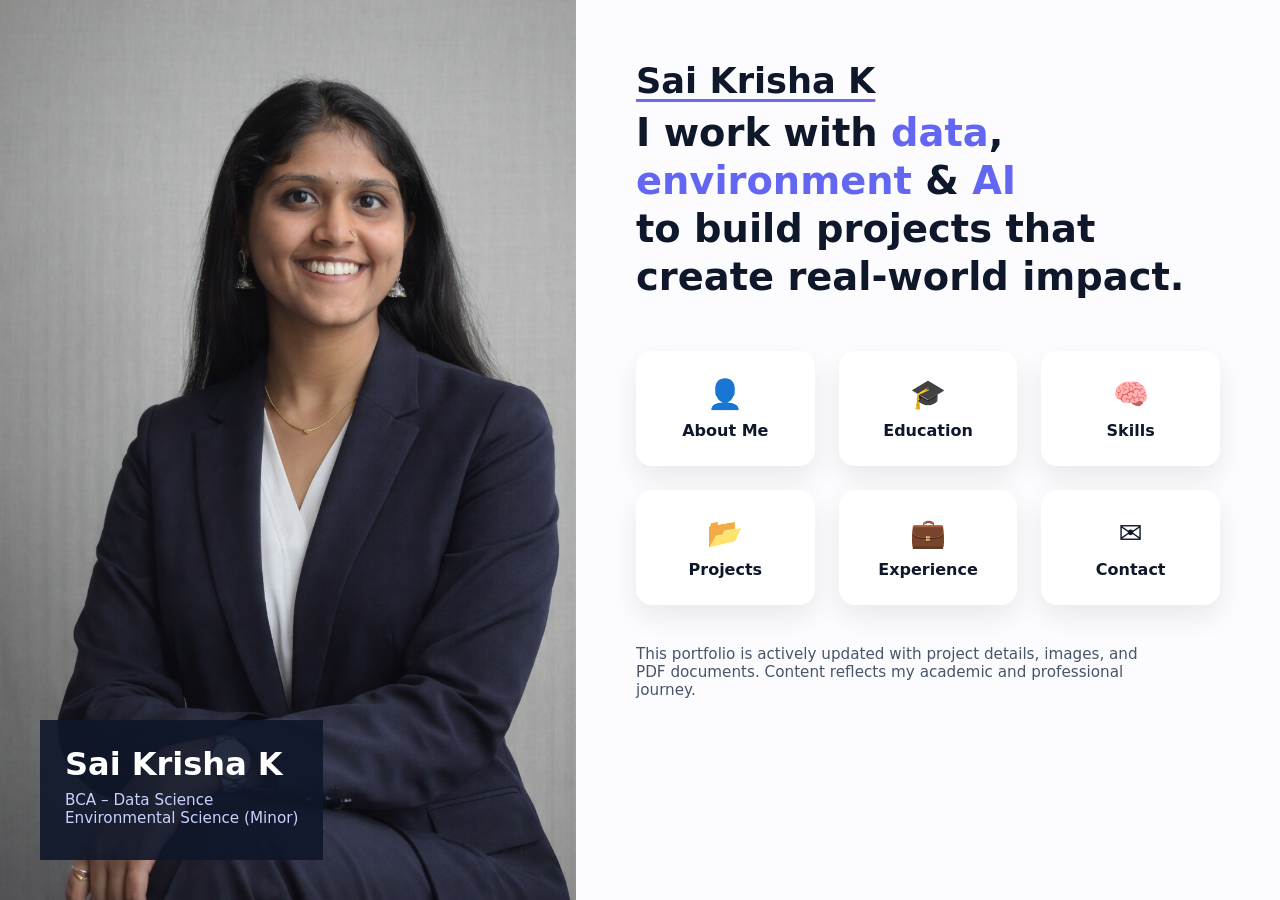
==== index.html @ cfeb172b "Initial portfolio commit" ====
<!DOCTYPE html>
<html lang="en">
<head>
  <meta charset="UTF-8">
  <title>Sai Krisha K | Portfolio</title>
  <link rel="stylesheet" href="style.css">
</head>
<body>

<div class="landing">

  <!-- LEFT IMAGE SECTION -->
  <section class="image-section">
    <img src="assets/images/profile.png" alt="Sai Krisha K">

    <!-- NAME BADGE -->
    <div class="name-box">
      <h1>Sai Krisha K</h1>
      <p>BCA – Data Science<br>Environmental Science (Minor)</p>
      
    </div>
  </section>

  <!-- RIGHT CONTENT SECTION -->
  <section class="content-section">

    <div class="intro-block">
  <h1 class="intro-name">Sai Krisha K</h1>
    <!-- MAIN STATEMENT -->
    <h2 class="headline">
      I work with <span>data</span>, <span>environment</span> & <span>AI</span><br>
      to build projects that create <strong>real-world impact</strong>.
    </h2>

    <!-- ICON NAVIGATION -->
    <div class="icon-grid">

      <a href="about.html" class="icon-card">
        <div class="icon">👤</div>
        <span>About Me</span>
      </a>

      <a href="education.html" class="icon-card">
        <div class="icon">🎓</div>
        <span>Education</span>
      </a>

      <a href="skills.html" class="icon-card">
        <div class="icon">🧠</div>
        <span>Skills</span>
      </a>

      <a href="projects.html" class="icon-card">
        <div class="icon">📂</div>
        <span>Projects</span>
      </a>

      <a href="experience.html" class="icon-card">
        <div class="icon">💼</div>
        <span>Experience</span>
      </a>

      <a href="contact.html" class="icon-card">
        <div class="icon">✉️</div>
        <span>Contact</span>
      </a>

    </div>

    <!-- UPDATE NOTE -->
    <p class="update-note">
      This portfolio is actively updated with project details, images,
      and PDF documents. Content reflects my academic and professional journey.
    </p>

  </section>

</div>

</body>
</html>
---- style.css ----
/* ================= GLOBAL RESET ================= */
* {
  margin: 0;
  padding: 0;
  box-sizing: border-box;
  font-family: "Inter", system-ui, sans-serif;
}

body {
  min-height: 100vh;
  background: #f9f9ff;
  color: #0f172a;
}

/* ================= LANDING PAGE ================= */
.landing {
  display: grid;
  grid-template-columns: 45% 55%;
  min-height: 100vh;
  width: 100%;
}

/* ================= LEFT IMAGE ================= */
.image-section {
  position: relative;
  height: 100vh;
  overflow: hidden;
}

.image-section img {
  width: 100%;          /* ✅ FIXED GAP */
  height: 100%;
  object-fit: cover;
  display: block;
}

/* ================= NAME BOX ================= */
.name-box {
  position: absolute;
  bottom: 40px;
  left: 40px;
  background: rgba(15, 23, 42, 0.9);
  color: #ffffff;
  padding: 25px;
  max-width: 320px;
}

.name-box h1 {
  font-size: 2rem;
  margin-bottom: 8px;
}

.name-box p {
  color: #c7d2fe;
  font-size: 0.95rem;
  margin-bottom: 8px;
}

.name-box span {
  font-size: 0.85rem;
  opacity: 0.85;
}

/* ================= RIGHT CONTENT ================= */
.content-section {
  position: relative;
  height: 100vh;
  padding: 60px;
  overflow: hidden;

  background-image: url("https://media.easy-peasy.ai/27feb2bb-aeb4-4a83-9fb6-8f3f2a15885e/62732a7b-7e11-4e97-9c12-71aa59653716_medium.webp");
  background-size: cover;
  background-position: center;
}

/* blurred background */
.content-section::before {
  content: "";
  position: absolute;
  inset: 0;
  background: inherit;
  filter: blur(3px);
  transform: scale(1.08);
  z-index: 0;
}

/* glass overlay */
.content-section::after {
  content: "";
  position: absolute;
  inset: 0;
  background: rgba(255, 255, 255, 0.6);
  z-index: 0;
}

/* content above blur */
.content-section > * {
  position: relative;
  z-index: 1;
}

/* ================= INTRO ================= */
.intro-block {
  margin-bottom: 40px;
}

.intro-name {
  font-size: 2.2rem;
  font-weight: 700;
  margin-bottom: 8px;
}

.intro-name {
  text-decoration: underline;
  text-decoration-thickness: 3px;
  text-underline-offset: 6px;
  text-decoration-color: #6f66f1;
}
/* ================= HEADLINE ================= */
.headline {
  font-size: 2.4rem;
  line-height: 1.25;
  margin-bottom: 50px;
}

.headline span {
  color: #6366f1;
}

/* ================= ICON GRID ================= */
.icon-grid {
  display: grid;
  grid-template-columns: repeat(3, 1fr);
  gap: 24px;
  margin-bottom: 40px;
}

.icon-card {
  background: #ffffff;
  padding: 26px 20px;
  border-radius: 16px;
  text-align: center;
  text-decoration: none;
  color: #0f172a;
  box-shadow: 0 12px 28px rgba(0, 0, 0, 0.08);
  transition: transform 0.3s ease, box-shadow 0.3s ease;
}

.icon-card:hover {
  transform: translateY(-6px);
  box-shadow: 0 22px 45px rgba(0, 0, 0, 0.14);
}

.icon {
  font-size: 1.8rem;
  margin-bottom: 10px;
}

.icon-card span {
  font-weight: 600;
}

.resume-btn {
  display: inline-block;
  margin-top: 12px;
  padding: 10px 18px;
  border-radius: 999px;
  text-decoration: none;
  font-weight: 600;
  font-size: 0.95rem;

  color: #0f172a;
  background: linear-gradient(135deg, #6366f1, #22c55e);

  transition: transform 0.25s ease, box-shadow 0.25s ease;
}

.resume-btn:hover {
  transform: translateY(-2px);
  box-shadow: 0 12px 30px rgba(99, 102, 241, 0.45);
}

/* ================= UPDATE NOTE ================= */
.update-note {
  max-width: 520px;
  font-size: 0.95rem;
  color: #475569;
}

/* ================= RESPONSIVE ================= */
@media (max-width: 900px) {
  .landing {
    grid-template-columns: 1fr;
  }

  .image-section {
    height: 55vh;
  }

  .content-section {
    height: auto;
    padding: 40px 24px;
  }

  .icon-grid {
    grid-template-columns: repeat(2, 1fr);
  }
}

@media (max-width: 520px) {
  .icon-grid {
    grid-template-columns: 1fr;
  }

  .headline {
    font-size: 1.9rem;
  }
}
/* ================= CONTACT PAGE ================= */

.contact-page {
  min-height: 100vh;
  background: radial-gradient(circle at top,
    #0f172a 0%,
    #020617 45%,
    #020617 100%);
  display: flex;
  align-items: center;
  justify-content: center;
  position: relative;
  color: #e5e7eb;
}

/* back link */
.back-link {
  position: absolute;
  top: 40px;
  left: 60px;
  color: #818cf8;
  text-decoration: none;
  font-weight: 600;
}

/* wrapper */
.contact-wrapper {
  width: 70%;
  max-width: 900px;
  display: grid;
  grid-template-columns: repeat(3, 1fr);
  gap: 22px;
}

/* header card */
.main-contact {
  grid-column: 1 / -1;
  padding: 28px 34px;
  border-radius: 22px;
  background: rgba(15, 23, 42, 0.6);
  backdrop-filter: blur(20px);
  border: 1px solid rgba(148, 163, 184, 0.25);
}

.main-contact h1 {
  font-size: 2rem;
  margin-bottom: 6px;
}

.main-contact p {
  color: #cbd5f5;
  font-size: 0.95rem;
}

/* cards */
.contact-card {
  display: flex;
  align-items: center;
  gap: 16px;
  padding: 20px 22px;
  border-radius: 20px;
  background: rgba(15, 23, 42, 0.75);
  backdrop-filter: blur(18px);
  border: 1px solid rgba(148, 163, 184, 0.25);
  box-shadow: 0 18px 40px rgba(0,0,0,0.6);
  transition: transform 0.25s ease;
}

.contact-card:hover {
  transform: translateY(-6px);
}

/* icon */
.contact-icon {
  width: 48px;
  height: 48px;
  border-radius: 50%;
  display: flex;
  align-items: center;
  justify-content: center;
  font-size: 1.3rem;
}

.contact-icon.email { background: #f97316; }
.contact-icon.phone { background: #22c55e; }
.contact-icon.location { background: #38bdf8; }
.contact-icon.github { background: #181717; }
.contact-icon.linkedin { background: #0a66c2; }

/* text */
.contact-info h3 {
  font-size: 0.8rem;
  letter-spacing: 0.08em;
  text-transform: uppercase;
  color: #a5b4fc;
  margin-bottom: 4px;
}

.contact-info p {
  font-size: 0.95rem;
}

/* responsive */
@media (max-width: 900px) {
  .contact-wrapper {
    grid-template-columns: repeat(2, 1fr);
    width: 90%;
  }
}

@media (max-width: 600px) {
  .contact-wrapper {
    grid-template-columns: 1fr;
  }
}
.contact-link {
  display: flex;
  align-items: center;
  gap: 16px;
  text-decoration: none;
  color: inherit;   
}

/* ========== COMMON DETAIL PAGES ========== */

.detail-page {
  min-height: 100vh;
  background: radial-gradient(circle at top, #0f172a, #020617);
  padding: 40px 0 30px;
  color: #e5e7eb;
}

.page-title {
  max-width: 1000px;
  margin: 0 auto 30px;
  padding: 0 20px;
}

.page-title h1 {
  font-size: 2.2rem;
  margin-bottom: 6px;
}

.page-title p {
  color: #94a3b8;
  font-size: 0.95rem;
}

.page-grid {
  max-width: 1000px;
  margin: 40px auto 30px;
  padding: 0 20px;
  display: grid;
  grid-template-columns: repeat(auto-fit, minmax(260px, 1fr));
  gap: 22px;
}

.card {
  background: rgba(15, 23, 42, 0.88);
  border-radius: 18px;
  padding: 22px;
  border: 1px solid rgba(148, 163, 184, 0.25);
  backdrop-filter: blur(14px);
  box-shadow: 0 18px 40px rgba(15, 23, 42, 0.8);
  transition: transform 0.25s ease;
}

.card:hover {
  transform: translateY(-6px);
}

.card h3 {
  margin-bottom: 6px;
  font-size: 1.1rem;
  color: #f8fafc;
}

.card p {
  font-size: 0.95rem;
  color: #cbd5f5;
  line-height: 1.5;
}

.skill-card:hover {
  transform: translateY(-4px);
  box-shadow: 0 10px 30px rgba(0,0,0,0.35);
}
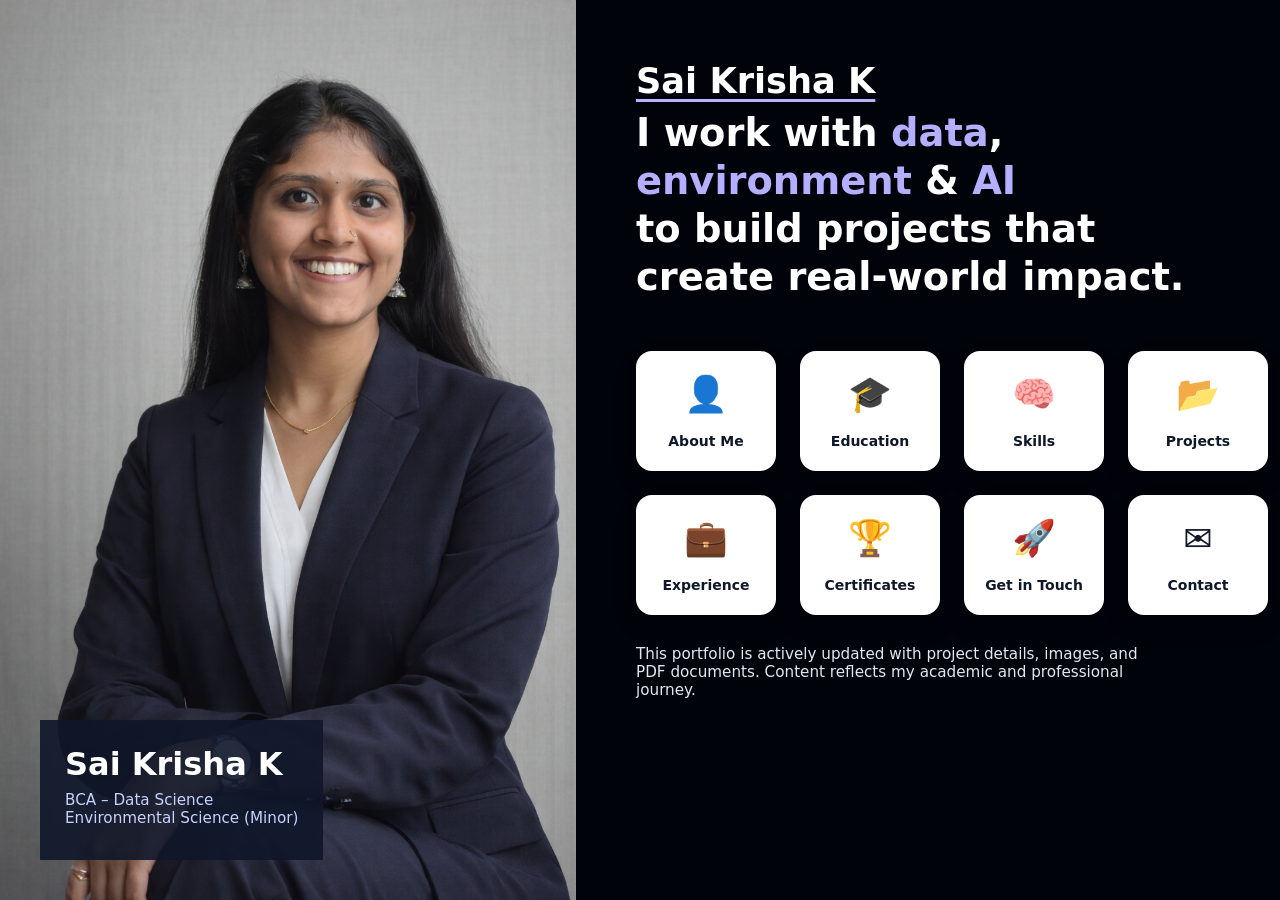
==== commit 295f99f1: "rename to index" ====
--- a/index.html
+++ b/index.html
@@ -4,6 +4,8 @@
   <meta charset="UTF-8">
   <title>Sai Krisha K | Portfolio</title>
   <link rel="stylesheet" href="style.css">
+  <link rel="stylesheet"
+href="https://cdnjs.cloudflare.com/ajax/libs/font-awesome/6.5.0/css/all.min.css"> 
 </head>
 <body>
 
@@ -59,7 +61,15 @@
         <div class="icon">💼</div>
         <span>Experience</span>
       </a>
+      <a href="certificates.html" class="icon-card">
+        <div class="icon">🏆</div>
+        <span>Certificates</span>
+      </a>
 
+      <a href="get-in-touch.html" class="icon-card">
+        <div class="icon">🚀</div>
+        <span>Get in Touch</span>
+      </a>
       <a href="contact.html" class="icon-card">
         <div class="icon">✉️</div>
         <span>Contact</span>
--- a/style.css
+++ b/style.css
@@ -8,8 +8,8 @@
 
 body {
   min-height: 100vh;
-  background: #f9f9ff;
-  color: #0f172a;
+  background: #020617;
+  color: #e5e7eb;   
 }
 
 /* ================= LANDING PAGE ================= */
@@ -28,7 +28,7 @@
 }
 
 .image-section img {
-  width: 100%;          /* ✅ FIXED GAP */
+  width: 100%;          
   height: 100%;
   object-fit: cover;
   display: block;
@@ -79,9 +79,10 @@
   position: absolute;
   inset: 0;
   background: inherit;
-  filter: blur(3px);
+  filter: blur(5px);
   transform: scale(1.08);
   z-index: 0;
+  pointer-events: none;
 }
 
 /* glass overlay */
@@ -89,8 +90,9 @@
   content: "";
   position: absolute;
   inset: 0;
-  background: rgba(255, 255, 255, 0.6);
+  background: rgba(0, 0, 0, 0.5);
   z-index: 0;
+  pointer-events: none;
 }
 
 /* content above blur */
@@ -99,6 +101,10 @@
   z-index: 1;
 }
 
+.content-section {
+  color: #ffffff; 
+}
+
 /* ================= INTRO ================= */
 .intro-block {
   margin-bottom: 40px;
@@ -108,13 +114,14 @@
   font-size: 2.2rem;
   font-weight: 700;
   margin-bottom: 8px;
+  color: #ffffff; 
 }
 
 .intro-name {
   text-decoration: underline;
   text-decoration-thickness: 3px;
   text-underline-offset: 6px;
-  text-decoration-color: #6f66f1;
+  text-decoration-color: #b6b2ff;
 }
 /* ================= HEADLINE ================= */
 .headline {
@@ -124,24 +131,34 @@
 }
 
 .headline span {
-  color: #6366f1;
+  color: #b4b0ff;
 }
 
 /* ================= ICON GRID ================= */
 .icon-grid {
   display: grid;
-  grid-template-columns: repeat(3, 1fr);
+  grid-template-columns: repeat(4, 1fr);
   gap: 24px;
-  margin-bottom: 40px;
+  justify-items: center;
 }
 
 .icon-card {
+  width: 140px;        
+  height: 120px;      
+
   background: #ffffff;
-  padding: 26px 20px;
+  padding: 20px;       
   border-radius: 16px;
+
+  display: flex;       
+  flex-direction: column;
+  align-items: center;
+  justify-content: center;
+
   text-align: center;
   text-decoration: none;
   color: #0f172a;
+
   box-shadow: 0 12px 28px rgba(0, 0, 0, 0.08);
   transition: transform 0.3s ease, box-shadow 0.3s ease;
 }
@@ -152,12 +169,22 @@
 }
 
 .icon {
-  font-size: 1.8rem;
+  font-size: 2.2rem;
   margin-bottom: 10px;
 }
 
 .icon-card span {
   font-weight: 600;
+  margin-top: 8px;
+  font-size: 14px;
+}
+
+.icon {
+  transition: transform 0.3s ease;
+}
+
+.icon-card:hover .icon {
+  transform: scale(1.2);
 }
 
 .resume-btn {
@@ -184,7 +211,8 @@
 .update-note {
   max-width: 520px;
   font-size: 0.95rem;
-  color: #475569;
+  color: #e2e8f0;
+  margin-top: 30px;
 }
 
 /* ================= RESPONSIVE ================= */
@@ -219,18 +247,14 @@
 /* ================= CONTACT PAGE ================= */
 
 .contact-page {
-  min-height: 100vh;
+  min-height: auto;   /* 🔥 key change */
   background: radial-gradient(circle at top,
     #0f172a 0%,
     #020617 45%,
     #020617 100%);
-  display: flex;
-  align-items: center;
-  justify-content: center;
-  position: relative;
-  color: #e5e7eb;
-}
-
+  padding-top: 100px;
+  padding-bottom: 40px;
+}
 /* back link */
 .back-link {
   position: absolute;
@@ -249,7 +273,9 @@
   grid-template-columns: repeat(3, 1fr);
   gap: 22px;
 }
-
+.contact-wrapper {
+  margin: 0 auto;
+}
 /* header card */
 .main-contact {
   grid-column: 1 / -1;
@@ -305,6 +331,19 @@
 .contact-icon.github { background: #181717; }
 .contact-icon.linkedin { background: #0a66c2; }
 
+.contact-link {
+  display: flex;
+  align-items: center;
+  gap: 16px;
+  text-decoration: none;
+  color: #e5e7eb;   
+}
+
+.contact-link i {
+  color: #ffffff;   
+}
+
+
 /* text */
 .contact-info h3 {
   font-size: 0.8rem;
@@ -316,8 +355,16 @@
 
 .contact-info p {
   font-size: 0.95rem;
-}
-
+  color: #e5e7eb;   
+}
+
+.contact-info h3 {
+  color: #a5b4fc;
+}
+
+.main-contact h1 {
+  color: #ffffff;  
+}
 /* responsive */
 @media (max-width: 900px) {
   .contact-wrapper {
@@ -331,13 +378,7 @@
     grid-template-columns: 1fr;
   }
 }
-.contact-link {
-  display: flex;
-  align-items: center;
-  gap: 16px;
-  text-decoration: none;
-  color: inherit;   
-}
+
 
 /* ========== COMMON DETAIL PAGES ========== */
 
@@ -346,6 +387,8 @@
   background: radial-gradient(circle at top, #0f172a, #020617);
   padding: 40px 0 30px;
   color: #e5e7eb;
+  position: relative;
+  z-index: 1;
 }
 
 .page-title {
@@ -355,8 +398,9 @@
 }
 
 .page-title h1 {
-  font-size: 2.2rem;
-  margin-bottom: 6px;
+  font-size: 2.4rem;
+  letter-spacing: 0.5px;
+  font-weight: 700;
 }
 
 .page-title p {
@@ -373,18 +417,65 @@
   gap: 22px;
 }
 
+/* ===== UPGRADED CARD ===== */
 .card {
-  background: rgba(15, 23, 42, 0.88);
+  position: relative;
+  overflow: hidden;
   border-radius: 18px;
   padding: 22px;
-  border: 1px solid rgba(148, 163, 184, 0.25);
-  backdrop-filter: blur(14px);
-  box-shadow: 0 18px 40px rgba(15, 23, 42, 0.8);
-  transition: transform 0.25s ease;
+
+  background: linear-gradient(145deg, rgba(15,23,42,0.9), rgba(2,6,23,0.9));
+  border: 1px solid rgba(148, 163, 184, 0.2);
+
+  transition: transform 0.3s ease, box-shadow 0.3s ease;
+
+  animation: fadeUp 0.6s ease forwards;
+  opacity: 1;
+  
+}
+
+/* glow layer */
+.card::before {
+  content: "";
+  position: absolute;
+  inset: 0;
+  background: linear-gradient(120deg, transparent, rgba(99,102,241,0.2), transparent);
+  opacity: 0;
+  transition: opacity 0.3s ease;
+}
+
+.card:hover::before {
+  opacity: 1;
 }
 
 .card:hover {
-  transform: translateY(-6px);
+  transform: translateY(-8px) scale(1.02);
+  box-shadow: 0 25px 60px rgba(99, 102, 241, 0.25);
+  border: 1px solid rgba(99, 102, 241, 0.5);
+}
+
+.card:hover .card-icon {
+  transform: scale(1.1);
+  background: rgba(99, 102, 241, 0.2);
+}
+
+/* ===== CARD ICON ===== */
+.card-icon {
+  font-size: 1.4rem;
+  margin-bottom: 12px;
+
+  background: rgba(99, 102, 241, 0.12);
+  padding: 10px;
+  border-radius: 10px;
+  display: inline-block;
+
+  border: 1px solid rgba(99, 102, 241, 0.2);
+}
+
+/* ===== HIGHLIGHT TEXT ===== */
+.highlight {
+  color: #6366f1;
+  font-weight: 600;
 }
 
 .card h3 {
@@ -397,9 +488,257 @@
   font-size: 0.95rem;
   color: #cbd5f5;
   line-height: 1.5;
+  transition: color 0.3s ease;
 }
 
 .skill-card:hover {
   transform: translateY(-4px);
   box-shadow: 0 10px 30px rgba(0,0,0,0.35);
+}
+
+.card:hover p {
+  color: #e2e8f0;
+}
+/* full width card */
+.full-width {
+  grid-column: 1 / -1;
+}
+
+/* list styling */
+.card ul {
+  margin-top: 10px;
+  padding-left: 18px;
+}
+
+.card ul li {
+  margin-bottom: 8px;
+  color: #cbd5f5;
+  font-size: 0.95rem;
+}
+.card:nth-child(1) { animation-delay: 0.1s; }
+.card:nth-child(2) { animation-delay: 0.2s; }
+.card:nth-child(3) { animation-delay: 0.3s; }
+
+@keyframes fadeUp {
+  from {
+    opacity: 0;
+    transform: translateY(25px);
+  }
+  to {
+    opacity: 1;
+    transform: translateY(0);
+  }
+}
+
+/* ===== GET IN TOUCH PAGE ===== */
+
+.get-touch-page {
+  min-height: 100vh;
+  background: radial-gradient(circle at top, #020617, #000814);
+  display: flex;
+  justify-content: center;
+  align-items: center;
+}
+
+.touch-container {
+  width: 90%;
+  max-width: 750px;
+  padding: 50px 40px;
+  border-radius: 20px;
+
+  background: rgba(98, 120, 175, 0.7);
+  backdrop-filter: blur(20px);
+  border: 1px solid rgba(148, 163, 184, 0.2);
+
+  text-align: center;
+}
+
+.touch-container h1 {
+  color: #ebdfdf;
+  font-size: 2rem;
+  margin-bottom: 10px;
+}
+
+.touch-container p {
+  color: #e0e3e8;
+  margin-bottom: 30px;
+}
+
+/* FORM */
+.touch-form {
+  display: flex;
+  flex-direction: column;
+  gap: 18px; 
+}
+
+.touch-form input,
+.touch-form textarea {
+  background: #080b10;
+  border: none;
+  padding: 16px;
+  border-radius: 12px;
+  color: #f7f2f2;
+  font-size: 14px;
+  outline: none;
+}
+
+.touch-form textarea {
+  min-height: 120px;
+}
+
+/* focus glow */
+.touch-form input:focus,
+.touch-form textarea:focus {
+  box-shadow: 0 0 10px rgb(255, 255, 255);
+}
+
+/* button */
+.touch-form button {
+  background: linear-gradient(90deg, #93b9b4, #92b0d4);
+  border: none;
+  padding: 16px;
+  border-radius: 14px;
+  font-size: 16px;
+  font-weight: bold;
+  cursor: pointer;
+  transition: 0.3s;
+}
+
+.touch-form button:hover {
+  transform: scale(1.02);
+  opacity: 0.9;
+}
+
+html {
+  scroll-behavior: smooth;
+}
+
+.cert-list {
+  list-style: none;
+  padding: 0;
+  margin-top: 10px;
+}
+
+.cert-list li {
+  margin-bottom: 8px;
+  font-size: 15px;
+}
+
+.cert-list a {
+  color: #4da6ff;
+  text-decoration: none;
+  font-weight: 500;
+   position: relative;
+  z-index: 10;
+}
+
+.cert-list a:hover {
+  text-decoration: underline;
+}
+/* ===== SKILL BARS (ADD THIS AT END) ===== */
+
+.skill {
+  margin-top: 12px;
+}
+
+.skill span {
+  font-size: 0.9rem;
+  color: #cbd5f5;
+}
+
+.bar {
+  height: 6px;
+  background: rgba(255,255,255,0.1);
+  border-radius: 10px;
+  margin-top: 4px;
+  overflow: hidden;
+}
+
+.fill {
+  height: 100%;
+  background: linear-gradient(90deg, #6366f1, #22c55e);
+  border-radius: 10px;
+  transition: width 0.6s ease;
+}
+
+/* highlight main card */
+.card.highlight {
+  border: 1px solid #6366f1;
+  box-shadow: 0 0 30px rgba(99,102,241,0.25);
+}
+.skills-tagline {
+  color: #94a3b8;
+  margin-top: 6px;
+}
+
+.tags {
+  margin-top: 10px;
+  display: flex;
+  flex-wrap: wrap;
+  gap: 8px;
+}
+
+.tags span {
+  font-size: 12px;
+  padding: 4px 10px;
+  border-radius: 999px;
+  background: rgba(99,102,241,0.15);
+  color: #a5b4fc;
+  border: 1px solid rgba(99,102,241,0.3);
+}
+
+.card summary {
+  list-style: none;
+  cursor: pointer;
+}
+
+.card summary::-webkit-details-marker {
+  display: none;
+}
+
+.cert-img {
+  width: 100%;
+  height: 160px;          
+  object-fit: contain;    
+
+  margin-top: 12px;
+  border-radius: 10px;
+
+  background: #0f172a;    
+  padding: 8px;
+
+  transition: 0.3s ease;
+}
+
+details[open] {
+  background: rgba(59, 130, 246, 0.08);
+}
+
+
+.cert-img.show {
+  max-height: 300px;     /* expands */
+  opacity: 1;
+  padding: 10px;
+  margin-top: 15px;
+}
+
+
+.view-btn {
+  position: relative;
+  z-index: 10;
+  background: linear-gradient(135deg, #6366f1, #22c55e);
+  color: white;
+  border: none;
+  padding: 10px 24px;
+  border-radius: 999px;
+  font-size: 0.9rem;
+  font-weight: 600;
+  cursor: pointer;
+  margin-top: 12px;
+  transition: 0.3s ease;
+}
+
+.view-btn:hover {
+  transform: scale(1.05);
+  opacity: 0.9;
 }
